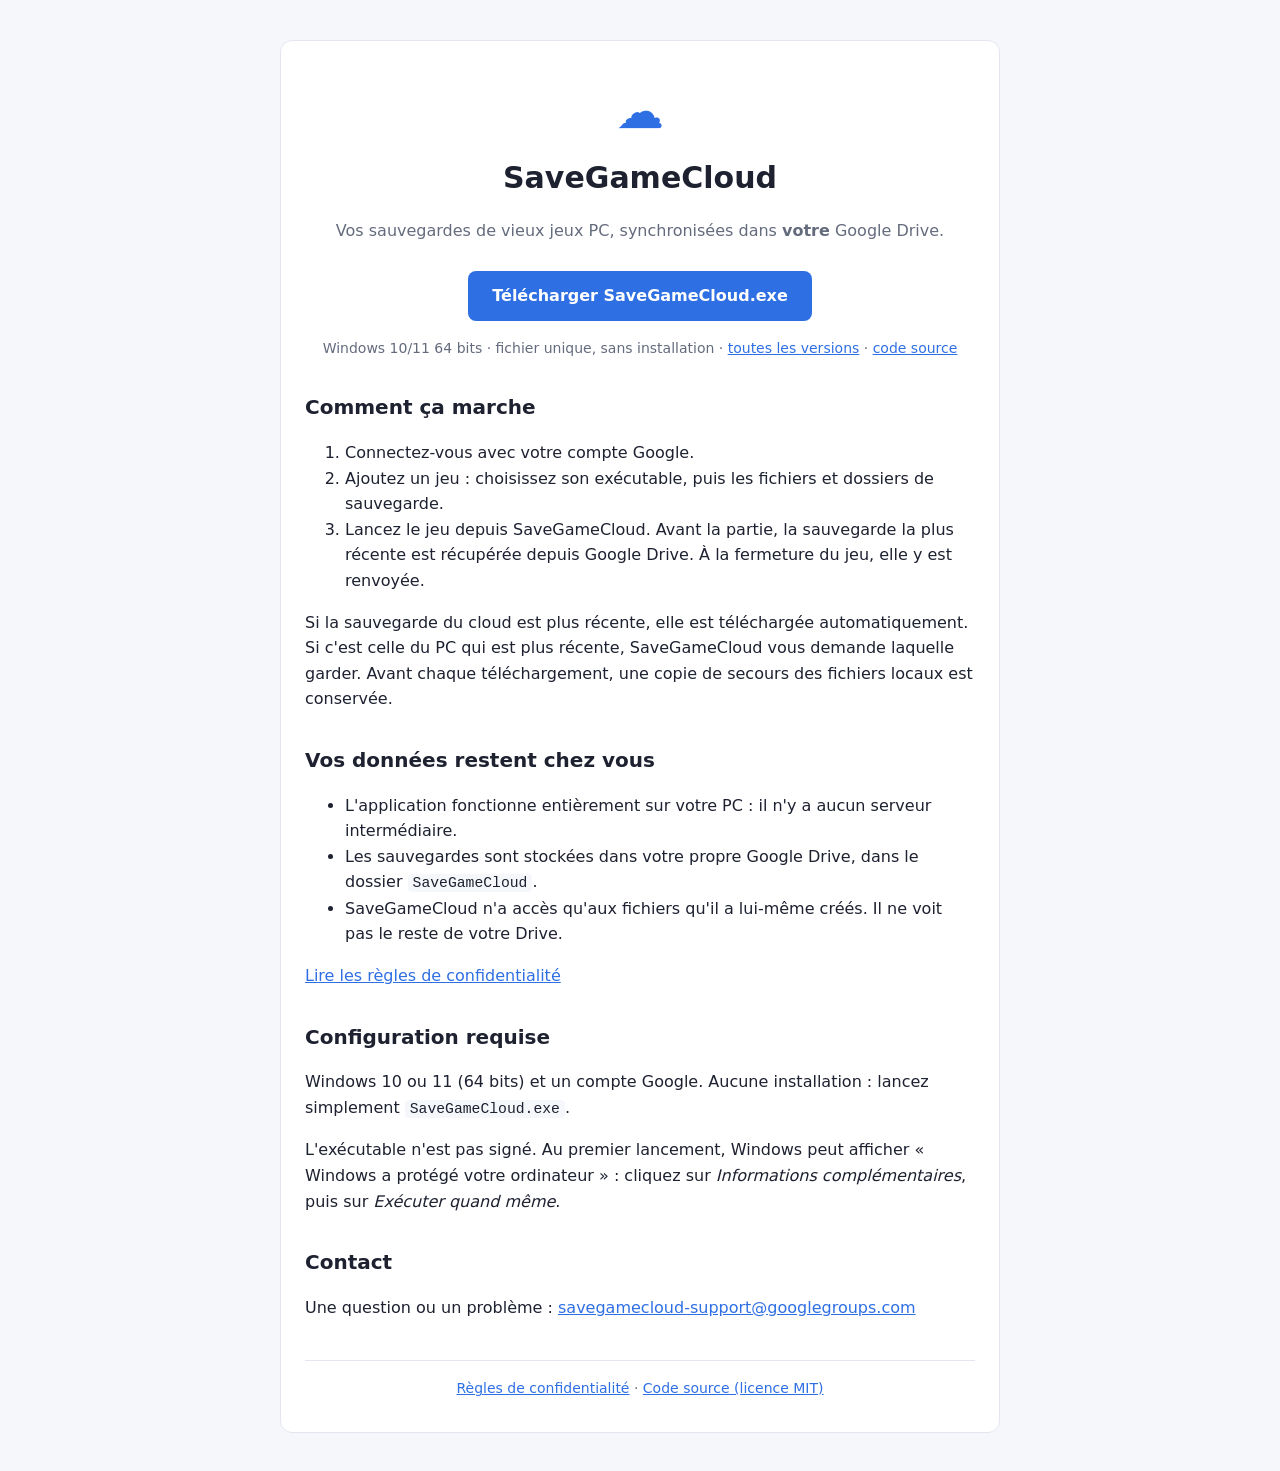
==== docs/index.html @ c11e50fc "Code source de SaveGameCloud et site déplacé dans docs/ - Application WPF .NET 10 (src/), bibliothèq" ====
<!doctype html>
<html lang="fr">
<head>
  <meta charset="utf-8">
  <meta name="viewport" content="width=device-width, initial-scale=1">
  <title>SaveGameCloud</title>
  <meta name="description" content="Launcher pour vieux jeux PC qui synchronise leurs sauvegardes dans votre Google Drive.">
  <link rel="stylesheet" href="style.css">
</head>
<body>
  <main>
    <header>
      <p class="logo">☁</p>
      <h1>SaveGameCloud</h1>
      <p class="tagline">Vos sauvegardes de vieux jeux PC, synchronisées dans <strong>votre</strong> Google Drive.</p>
      <p><a class="button" href="https://github.com/Er4m3d/savegamecloud/releases/latest/download/SaveGameCloud.exe">Télécharger SaveGameCloud.exe</a></p>
      <p class="muted small">Windows 10/11 64 bits · fichier unique, sans installation ·
        <a href="https://github.com/Er4m3d/savegamecloud/releases">toutes les versions</a> ·
        <a href="https://github.com/Er4m3d/savegamecloud">code source</a></p>
    </header>

    <section>
      <h2>Comment ça marche</h2>
      <ol>
        <li>Connectez-vous avec votre compte Google.</li>
        <li>Ajoutez un jeu : choisissez son exécutable, puis les fichiers et dossiers de sauvegarde.</li>
        <li>Lancez le jeu depuis SaveGameCloud. Avant la partie, la sauvegarde la plus récente est récupérée depuis
          Google Drive. À la fermeture du jeu, elle y est renvoyée.</li>
      </ol>
      <p>Si la sauvegarde du cloud est plus récente, elle est téléchargée automatiquement. Si c'est celle du PC qui
        est plus récente, SaveGameCloud vous demande laquelle garder. Avant chaque téléchargement, une copie de secours
        des fichiers locaux est conservée.</p>
    </section>

    <section>
      <h2>Vos données restent chez vous</h2>
      <ul>
        <li>L'application fonctionne entièrement sur votre PC : il n'y a aucun serveur intermédiaire.</li>
        <li>Les sauvegardes sont stockées dans votre propre Google Drive, dans le dossier <code>SaveGameCloud</code>.</li>
        <li>SaveGameCloud n'a accès qu'aux fichiers qu'il a lui-même créés. Il ne voit pas le reste de votre Drive.</li>
      </ul>
      <p><a href="privacy.html">Lire les règles de confidentialité</a></p>
    </section>

    <section>
      <h2>Configuration requise</h2>
      <p>Windows 10 ou 11 (64 bits) et un compte Google. Aucune installation : lancez simplement
        <code>SaveGameCloud.exe</code>.</p>
      <p>L'exécutable n'est pas signé. Au premier lancement, Windows peut afficher « Windows a protégé votre
        ordinateur » : cliquez sur <em>Informations complémentaires</em>, puis sur <em>Exécuter quand même</em>.</p>
    </section>

    <section>
      <h2>Contact</h2>
      <p>Une question ou un problème : <a href="mailto:savegamecloud-support@googlegroups.com">savegamecloud-support@googlegroups.com</a></p>
    </section>

    <footer>
      <a href="privacy.html">Règles de confidentialité</a> ·
      <a href="https://github.com/Er4m3d/savegamecloud">Code source (licence MIT)</a>
    </footer>
  </main>
</body>
</html>
---- docs/style.css ----
:root {
  --bg: #f6f7fb;
  --panel: #ffffff;
  --text: #1d2130;
  --muted: #646b7d;
  --accent: #2f6fe4;
  --border: #e3e6ee;
}
@media (prefers-color-scheme: dark) {
  :root {
    --bg: #16181f;
    --panel: #1f222b;
    --text: #e9ebf1;
    --muted: #9097a8;
    --accent: #6a9eff;
    --border: #343947;
  }
}
* { box-sizing: border-box; }
body {
  margin: 0;
  background: var(--bg);
  color: var(--text);
  font: 16px/1.6 "Segoe UI", system-ui, -apple-system, sans-serif;
}
main {
  max-width: 720px;
  margin: 40px auto;
  padding: 32px 24px;
  background: var(--panel);
  border: 1px solid var(--border);
  border-radius: 12px;
}
@media (max-width: 760px) {
  main { margin: 0; border-radius: 0; border-width: 0; padding: 24px 16px; }
}
header { text-align: center; margin-bottom: 8px; }
.logo { font-size: 48px; margin: 0; color: var(--accent); }
h1 { margin: 4px 0 8px; font-size: 30px; }
h2 { font-size: 20px; margin-top: 32px; }
.tagline, .muted { color: var(--muted); }
a { color: var(--accent); }
code { background: var(--bg); padding: 1px 5px; border-radius: 4px; font-size: 0.92em; overflow-wrap: anywhere; }
.small { font-size: 14px; }
.button {
  display: inline-block;
  margin-top: 12px;
  padding: 12px 24px;
  border-radius: 8px;
  background: var(--accent);
  color: #fff;
  font-weight: 600;
  text-decoration: none;
}
.button:hover { filter: brightness(1.08); }
footer { margin-top: 40px; padding-top: 16px; border-top: 1px solid var(--border); color: var(--muted); font-size: 14px; text-align: center; }
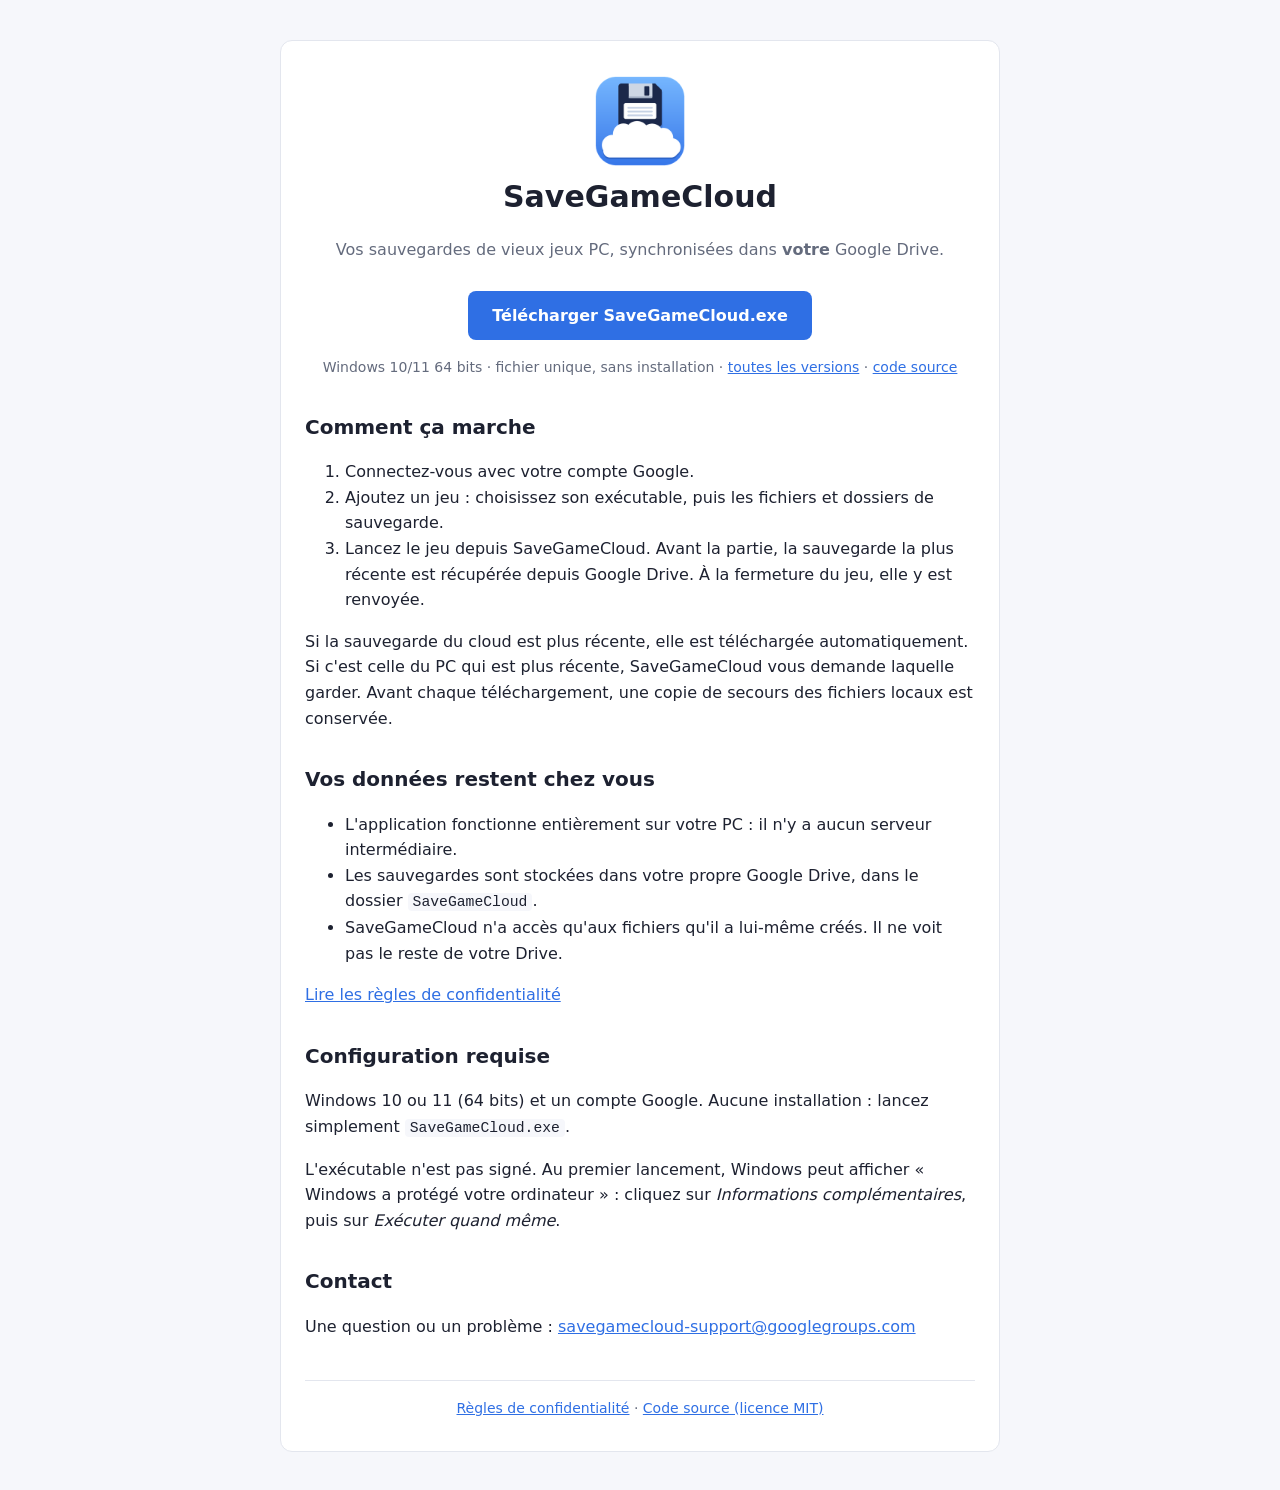
==== commit 06eebac3: "Icône de l'application : une disquette dans les nuages (v1.0.1) - Icône générée par tools/make_icon." ====
--- a/docs/index.html
+++ b/docs/index.html
@@ -5,12 +5,14 @@
   <meta name="viewport" content="width=device-width, initial-scale=1">
   <title>SaveGameCloud</title>
   <meta name="description" content="Launcher pour vieux jeux PC qui synchronise leurs sauvegardes dans votre Google Drive.">
+  <link rel="icon" href="favicon.ico" sizes="16x16 32x32">
+  <link rel="icon" type="image/png" href="icon-256.png" sizes="256x256">
   <link rel="stylesheet" href="style.css">
 </head>
 <body>
   <main>
     <header>
-      <p class="logo">☁</p>
+      <img class="logo" src="icon-256.png" width="96" height="96" alt="">
       <h1>SaveGameCloud</h1>
       <p class="tagline">Vos sauvegardes de vieux jeux PC, synchronisées dans <strong>votre</strong> Google Drive.</p>
       <p><a class="button" href="https://github.com/Er4m3d/savegamecloud/releases/latest/download/SaveGameCloud.exe">Télécharger SaveGameCloud.exe</a></p>
--- a/docs/style.css
+++ b/docs/style.css
@@ -35,7 +35,7 @@
   main { margin: 0; border-radius: 0; border-width: 0; padding: 24px 16px; }
 }
 header { text-align: center; margin-bottom: 8px; }
-.logo { font-size: 48px; margin: 0; color: var(--accent); }
+.logo { display: block; width: 96px; height: 96px; margin: 0 auto; }
 h1 { margin: 4px 0 8px; font-size: 30px; }
 h2 { font-size: 20px; margin-top: 32px; }
 .tagline, .muted { color: var(--muted); }
